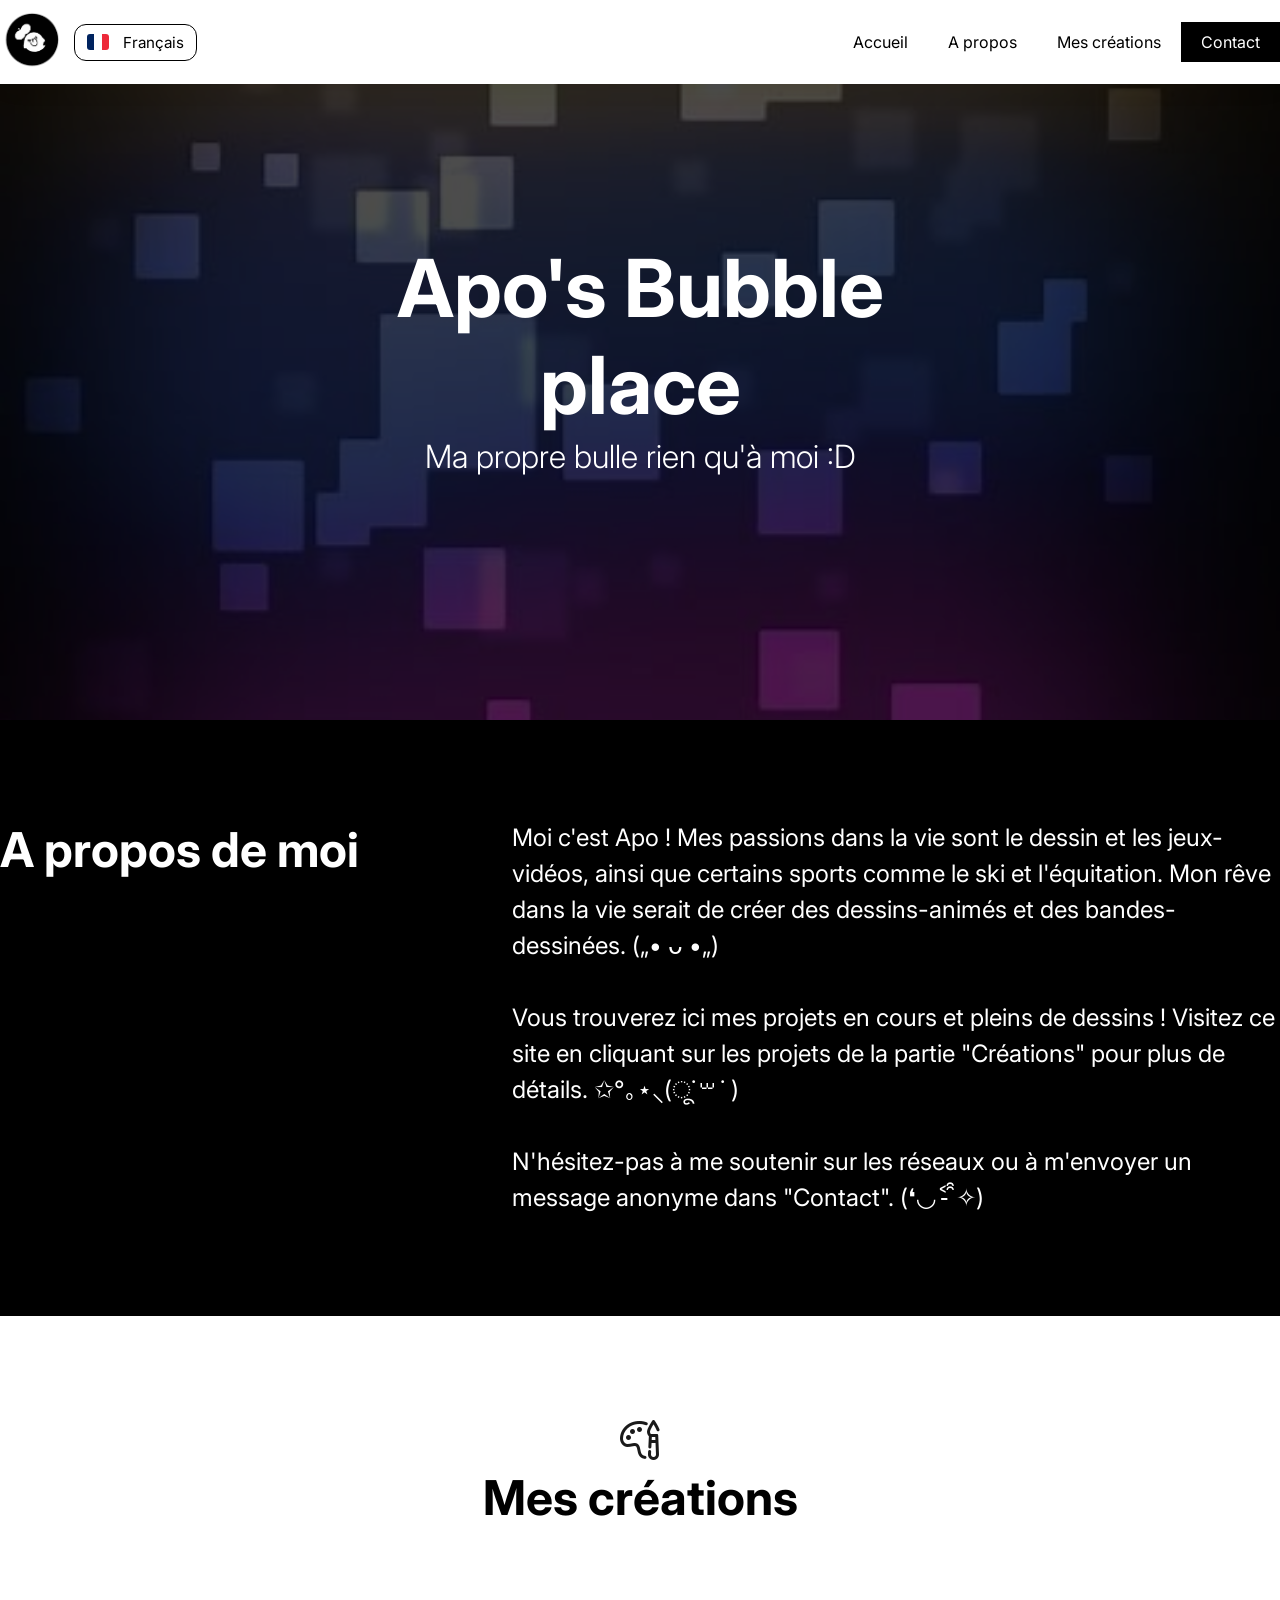
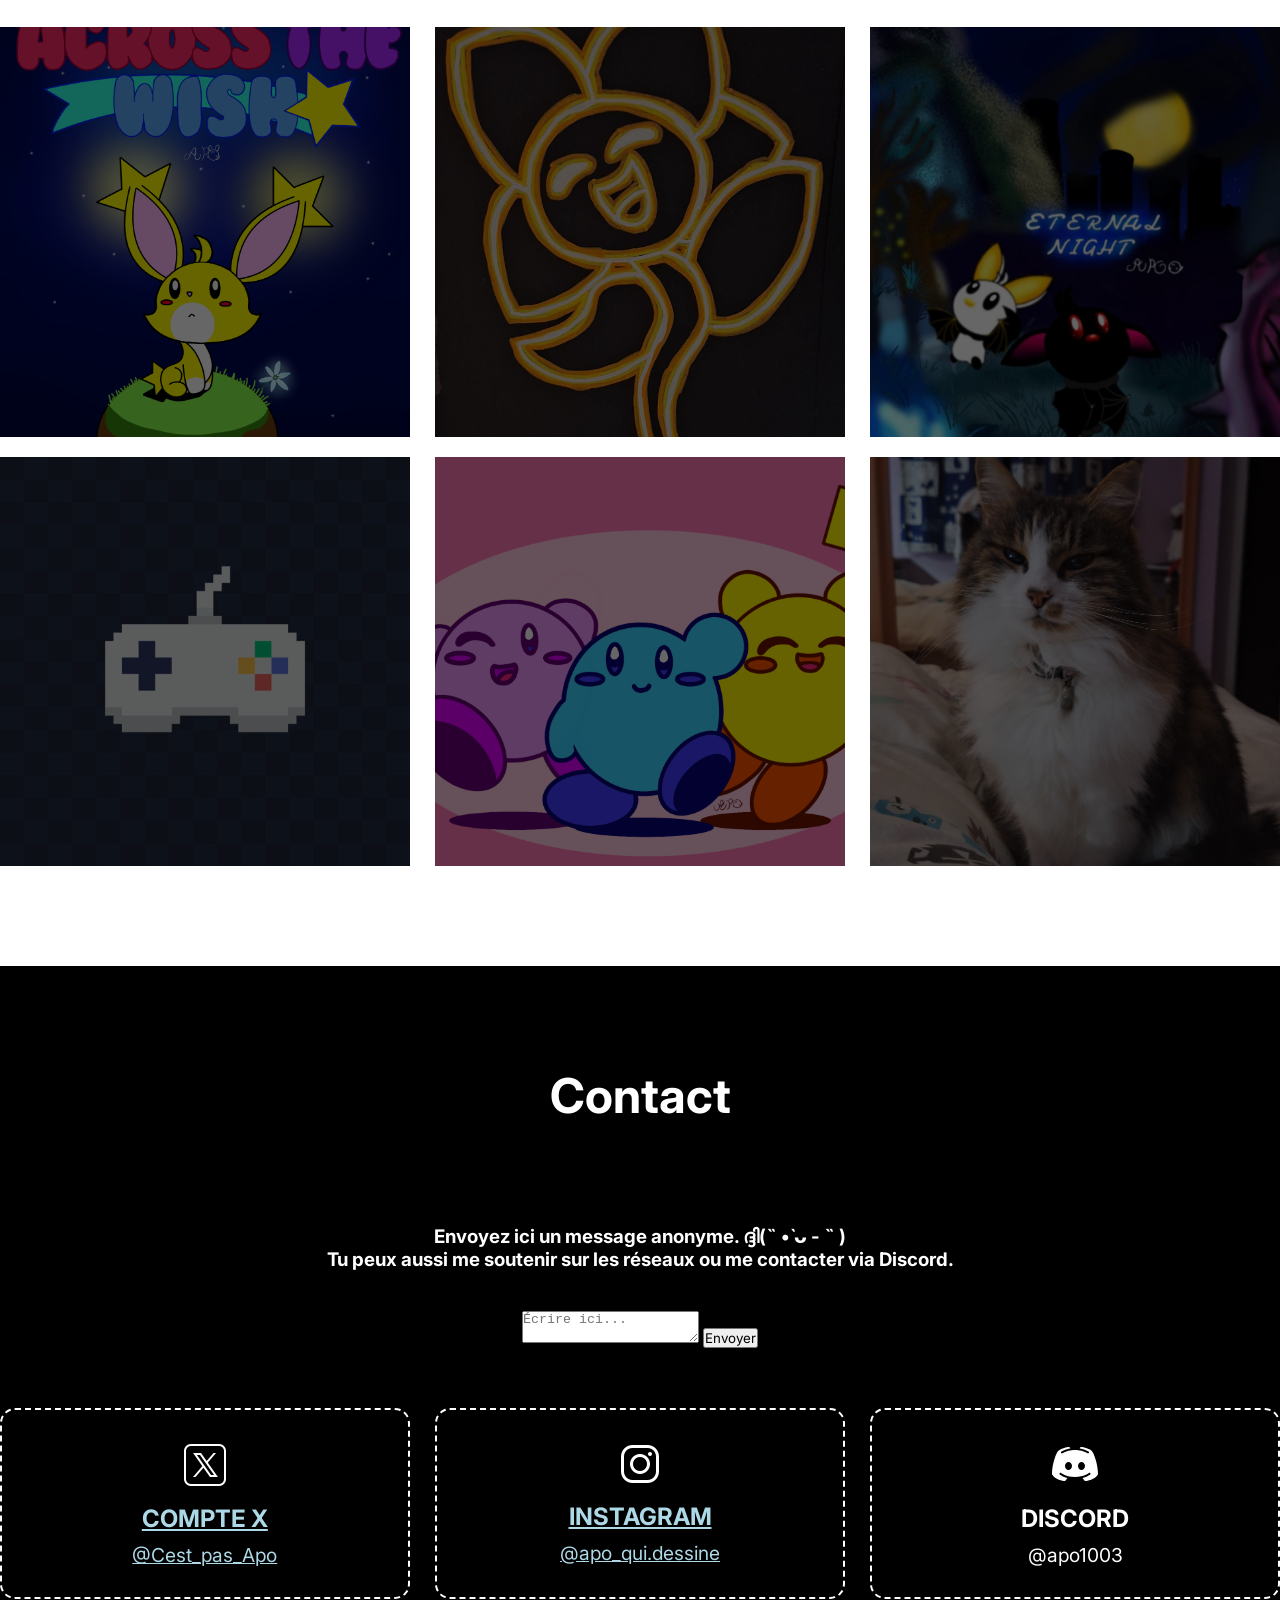
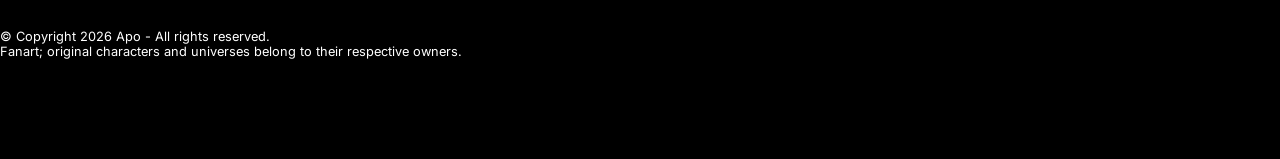
==== index.html @ f24f6262 "Update index.html" ====
<!DOCTYPE html>
<html lang="fr">
    <head>
        <meta charset="utf-8" />
        <meta name="viewport" content="width=device-width, initial-scale=1" />
        <title>Accueil - Bubbleplace</title>
        <meta type="description" content="Voici mon portfolio" />
        <link href="https://fonts.googleapis.com/icon?family=Material+Icons" rel="stylesheet">
        <link rel="stylesheet" href="https://fonts.googleapis.com/css2?family=Material+Symbols+Outlined:opsz,wght,FILL,GRAD@24,400,0,0&icon_names=close" />
        <link rel="stylesheet" href="https://fonts.googleapis.com/css2?family=Material+Symbols+Outlined:opsz,wght,FILL,GRAD@24,400,0,0&icon_names=photo_camera" />
        <link rel="stylesheet" href="styles/styles.css" type="text/css">
        <script src="js/translator-init.js"></script>
    </head>

    <body>
        <header>
            <div class="boxed">
                <div class="flex aligncenter space-between">
                    <!-- GROUPE GAUCHE -->
                    <div class="left-group flex aligncenter">
                        <a href="img/website/Apopo_logo.png" class="header-logo">
                        <img src="img/website/Apopo_logo.png">
                        </a>
                        
                        <ul class="header-menu-lang" aria-label="Sélecteur de langue">
                            <li class="lang-selector">
                                <button id="lang-toggle" class="lang-toggle" type="button" aria-haspopup="listbox" aria-expanded="false">
                                    <span class="lang-flag lang-flag--fr" aria-hidden="true"></span>
                                    <span class="lang-label">Français</span>
                                </button>
                                <ul class="lang-dropdown" role="listbox">
                                    <li><button class="lang-btn" data-lang="fr" id="btn-fr" type="button">Français</button></li>
                                    <li><button class="lang-btn" data-lang="en" id="btn-en" type="button">Anglais</button></li>
                                </ul>
                            </li>
                        </ul>
                    </div>
                    <!-- MENU PRINCIPAL -->
                    <ul class="header-menu header-menu-main">
                        <li><a href="#accueil">Accueil</a></li>
                        <li><a href="#apropos">A propos</a></li>
                        <li><a href="#realisations">Mes créations</a></li>
                        <li><a href="#contact">Contact</a></li>
                    </ul>
                    <button class="header-menu-mobile" type="button" onclick="openMenu()" aria-label="Ouvrir le menu">
                        <span class="material-icons">menu</span>
                    </button>
                    <a class="header-menu-fixed" href="#contact">Contact</a>
                </div>
            </div>
        </header>
   
        <div id="accueil" class="slider">
            <img src="img/website/slider.jpg" class="slider-background">
            <div class="slider-content">
                <h1>Apo's Bubble place</h1>
                <p>Ma propre bulle rien qu'à moi :D</p>
            </div>
        </div>

        <div id="apropos" class="section dark">
            <div class="boxed">
                <div class="flex toColumn mCenter">
                    <div class="w40 wm100">
                        <h2>A propos de moi</h2>
                    </div>
                    <div class="w60 wm100">
                        <p>Moi c'est Apo ! Mes passions dans la vie sont le dessin et les jeux-vidéos, ainsi que certains sports comme le ski et l'équitation. Mon rêve dans la vie serait de créer des dessins-animés et des bandes-dessinées. („• ᴗ •„) <br><br> Vous trouverez ici mes projets en cours et pleins de dessins ! Visitez ce site en cliquant sur les projets de la partie "Créations" pour plus de détails. ✩°｡⋆⸜(ू˙꒳​˙ ) <br><br> N'hésitez-pas à me soutenir sur les réseaux ou à m'envoyer un message anonyme dans "Contact". (❛◡˂̵ ̑̑✧) </p>
                    </div>
                </div>
            </div>
        </div>

        <div id="realisations" class="section">
            <div class="boxed text-center">
                <img src="[data-uri]" alt="paint-palette-with-brush">
                <h2>Mes créations</h2>
                <div class="flex wrap gap20 space-between">
                    <div class="w32 wm47 realisation">
                        <a href="./Gallery_1.html">
                            <img src="img/website/Title_AW.png">
                            <h3>[Animation 2D]
                            <br>Across the Wish</h3>
                        </a>
                    </div>
                    <div class="w32 wm47 realisation">
                        <a href="./Gallery_2.html">
                            <img src="img/website/Neon_flowers.jpg">
                            <h3>[Animation 2D]
                            <br> Neon Flowers</h3>
                        </a>
                    </div>
                    <div class="w32 wm47 realisation">
                        <a href="./Gallery_3.html">
                            <img src="img/website/Eternal Night.jpg">
                             <h3>[Jeu-vidéo]
                            <br>Eternal Night</h3>
                        </a>
                    </div>
                    <div class="w32 wm47 realisation">
                        <a href="./Gallery_4.html">
                            <img src="img/website/manette.jpg">
                            <h3>[Jeu-vidéo]
                            <br> Game Jam</h3>
                        </a>
                    </div>
                    <div class="w32 wm47 realisation">
                        <a href="./Gallery_5.html">
                            <img src="img/website/Kirby friends.png">
                            <h3>[Fanart]
                            <br>GameLand</h3>
                        </a>
                    </div>
                    <div class="w32 wm47 realisation">
                        <a href="./Gallery_6.html">
                            <img src="img/website/M_profile.jpg">
                            <h3>[Bonus]
                            <br>Minette</h3>
                        </a>
                    </div>
                </div>
            </div>
        </div>

        <div class="section dark">
            <div id="contact" class="boxed text-center">
                <h2>Contact</h2>
                <!--form-->
                <div class="form">
                <form id="msg-form" action="https://formspree.io/f/mlgpnvyo" method="POST">
                <label for="message"><h3>Envoyez ici un message anonyme. ദ്ദി(˵ •̀ ᴗ - ˵ ) <br> Tu peux aussi me soutenir sur les réseaux ou me contacter via Discord.</h3><br><br></label>
                <textarea id="message" name="message" required maxlength="500" placeholder="Écrire ici..."></textarea>

                <!-- Champ honeypot anti-bot -->
                <input type="text" name="_gotcha" style="display:none">

                <button type="submit" id="send-btn">Envoyer</button>
                </form>

                <script>
                    const form = document.getElementById("msg-form");
                    const btn = document.getElementById("send-btn");

                    form.addEventListener("submit", async function(e) {
                    e.preventDefault(); // Empêche la redirection Formspree

                    btn.disabled = true;
                    btn.textContent = "Envoi...";

                    const data = new FormData(form);

                    const response = await fetch(form.action, {
                    method: "POST",
                    body: data,
                    headers: { "Accept": "application/json" }
                    });

                    if (response.ok) {
                    btn.textContent = "Merci !";
                    form.reset();
                    } else {
                    btn.disabled = false;
                    btn.textContent = "Erreur";
                    }
                    });
                </script>
                </div>
                <!--réseauw & contact-->
                <div class="flex toColumn space-between mgap20">
                    <div class="w32 wm100 contact">
                        <a href="https://x.com/Cest_pas_Apo?fbclid=PAZXh0bgNhZW0CMTEAc3J0YwZhcHBfaWQMMjU2MjgxMDQwNTU4AAGnSWRzDLM1c9-ouZsELzF-1yE7RJLVdpbbkBx05u01oTFNIbg05yN08tu18VM_aem_-qstMHA-2MQh_gZefebfNQ" style="color: lightblue";>
                        <img src="[data-uri]" alt="twitterx--v1">
                        <span class="label">Compte X</span>
                        <span class="value">@Cest_pas_Apo</span>
                        </a>
                    </div>
                    <div class="w32 wm100 contact">
                        <a href="
                        https://www.instagram.com/apo_qui.dessine?igsh=MWx3dHhka3FlZW42Zg==" style="color: lightblue";>
                        <img src="[data-uri]" alt="instagram-new--v1">
                        <span class="label">Instagram</span>
                        <span class="value">@apo_qui.dessine</span>
                        </a>
                    </div>
                    <div class="w32 wm100 contact">
                        <div class="icons8-discord"></div>
                        <span class="label">Discord</span>
                        <span class="value">@apo1003</span> </div>
                    </div>
                    </div>
                    <footer id="infos">
                        <br><br>&copy; Copyright 2026 Apo - All rights reserved. <br> Fanart; original characters and universes belong to their respective owners.
                    </footer>
                </div>
            </div>
        </div>
        
        <script src="js/translator-init.js"></script>
        <script src="js/app.js"></script>

    </body>
</html>
---- styles/styles.css ----
@import url('https://fonts.googleapis.com/css2?family=Inter:ital,opsz,wght@0,14..32,100..900;1,14..32,100..900&display=swap');

*{
    margin: 0;
    padding: 0;
}

body{
    font-family: 'Inter', system-ui, -apple-system, BlinkMacSystemFont, 'Segoe UI', sans-serif;
}

button, .lang-toggle, .lang-dropdown button, .lang-flag {
    font-family: 'Inter', system-ui, -apple-system, BlinkMacSystemFont, 'Segoe UI', 'Segoe UI Emoji', 'Apple Color Emoji', 'Noto Color Emoji', sans-serif;
}

.slider{
    width: 100%;
    min-height: 80vh;
    aspect-ratio: 16/9;
    background: #000;
    position: relative;
}

.slider-background{
    width: 100%;
    height: 100%;
    object-fit: cover;
    filter: brightness(30%);
}

.slider-content{
    position: absolute;
    top: 50%;
    left: 50%;
    transform: translate(-50%, -50%);
    text-align: center;
}

h1{
    color: #fff;
    font-size: 5rem;
}

h2{
    font-size: 3rem;
    margin-bottom: 100px;
}

p{
    font-size: 1.5rem;
    line-height: 1.5em;
}

.slider-content p{
    color: #fff;
    font-size: 2rem;
    font-weight: 300;
}

.section{
    padding: 100px 0;
}

.boxed{
    max-width: 1280px;
    margin-inline: auto;
}

.flex{
    display: flex;
}

.dark{
    background: #000;
    color: #fff;
}

.w40{
    width: 40%;
}

.w60{
    width: 60%;
}

.text-center{
    text-align: center;
}

.w25{
    width: 25%;
}

.w32{
    width: 32%;
}

.space-between{
    justify-content: space-between;
}

.gap20{
    gap: 20px;
}

.wrap{
    flex-wrap: wrap;
}


.skill{
    background: #fff;
    border-radius: 15px;
    padding: 20px;
    box-sizing: border-box;
    flex: 1 1 calc(25% - 15px);
    min-width: 0;
}

.skill img{
    width: 100px;
    height: 100px;
    aspect-ratio: 1/1;
    object-fit: contain;
}

.skill h3{
    color: #000;
    margin-top: 10px;
}

.realisation{
    height: auto;
    aspect-ratio: 1/1;
    position: relative;
}

.realisation h3{
    position: absolute;
    top: 50%;
    left: 50%;
    transform: translate(-50%, -50%);
    font-size: 2rem;
    width: max-content;
    opacity: 0;
    transition: .4s ease;
}

.realisation a{
    display: block;
    width: 100%;
    height: 100%;
    text-decoration: none;
    color: #fff;
}

.realisation img{
    width: 100%;
    height: 100%;
    object-fit: cover;
    filter: brightness(40%);
    transition: .4s ease;
}

.realisation:hover img{
    filter: brightness(60%);
}

.realisation:hover h3{
    opacity: 1;
}

.gallery1 img{
    width: 100%;
    height: 100%;
    object-fit: cover;
}

.gallery1 a, .gallery1 img{
    cursor: pointer;
}

.icon{
    display: block;
    font-size: 40px !important;
}

.label{
    display: block;
    font-weight: 700;
    text-transform: uppercase;
    margin: 10px 0;
    font-size: 1.5rem;
}

.value{
    display: block;
    font-size: 1.2rem;
}

.contact{
    border: 2px dashed #fff;
    border-radius: 15px;
    padding: 30px;
    box-sizing: border-box;
}

.icons8-discord{
    margin: 0 auto;
}

.aligncenter{
    align-items: center;
}

header{
    position: fixed;
    top: 0;
    left: 0;
    width: 100%;
    background: #fff;
    z-index: 999;
    padding-block: 10px;
    box-shadow: 1px 1px 25px rgba(0,0,0,0.07);
}

.header-logo{
    display: block;
}

.header-logo img{
    width: 60px;
}

.header-menu{
    display: flex;
    align-items: center;
    list-style: none;
    padding: 0;
    margin: 0;
}


.header-menu-lang {
    position: relative;
    list-style: none;
    margin: 0 0 0 14px;
    padding: 0;
}

.lang-selector {
    position: relative;
}

.lang-toggle {
    display: inline-flex;
    align-items: center;
    gap: 8px;
    padding: 8px 12px;
    border-radius: 12px;
    border: 1px solid #000;
    background: #fff;
    color: #000;
    cursor: pointer;
    font-size: 0.95rem;
    transition: background .2s ease, transform .2s ease;
}

.lang-toggle:hover,
.lang-toggle:focus-visible {
    background: #f7f7f7;
}

.lang-flag {
    display: inline-block;
    width: 22px;
    height: 16px;
    flex-shrink: 0;
    background-size: cover;
    background-position: center;
    background-repeat: no-repeat;
    border-radius: 3px;
    margin-right: 6px;
}

.lang-flag--fr {
    background-image: url("data:image/svg+xml,%3Csvg xmlns='http://www.w3.org/2000/svg' viewBox='0 0 3 2'%3E%3Crect width='1' height='2' fill='%2300235f'/%3E%3Crect x='1' width='1' height='2' fill='%23fff'/%3E%3Crect x='2' width='1' height='2' fill='%23ed2939'/%3E%3C/svg%3E");
}

.lang-flag--en {
    background-image: url("data:image/svg+xml,%3Csvg xmlns='http://www.w3.org/2000/svg' viewBox='0 0 19 10'%3E%3Crect width='19' height='10' fill='%23b22234'/%3E%3Crect y='0.769' width='19' height='0.769' fill='%23fff'/%3E%3Crect y='2.308' width='19' height='0.769' fill='%23fff'/%3E%3Crect y='3.846' width='19' height='0.769' fill='%23fff'/%3E%3Crect y='5.384' width='19' height='0.769' fill='%23fff'/%3E%3Crect y='6.923' width='19' height='0.769' fill='%23fff'/%3E%3Crect y='8.462' width='19' height='0.769' fill='%23fff'/%3E%3Crect width='7.6' height='4.615' fill='%23034ea2'/%3E%3Ccircle cx='1' cy='1' r='0.3' fill='%23fff'/%3E%3Ccircle cx='2.4' cy='1' r='0.3' fill='%23fff'/%3E%3Ccircle cx='3.8' cy='1' r='0.3' fill='%23fff'/%3E%3Ccircle cx='1.7' cy='2' r='0.3' fill='%23fff'/%3E%3Ccircle cx='3.1' cy='2' r='0.3' fill='%23fff'/%3E%3C/svg%3E");
}

.lang-dropdown {
    display: none;
    position: absolute;
    top: calc(100% + 8px);
    left: 0;
    min-width: 140px;
    background: #fff;
    border: 1px solid rgba(0,0,0,0.12);
    border-radius: 14px;
    box-shadow: 0 14px 30px rgba(0,0,0,0.12);
    z-index: 20;
    flex-direction: column;
    padding: 6px 0;
}

.lang-dropdown.open {
    display: flex;
}

.lang-dropdown li {
    list-style: none;
}

.lang-dropdown button {
    width: 100%;
    text-align: left;
    background: transparent;
    border: 0;
    padding: 10px 14px;
    color: #000;
    cursor: pointer;
    font-size: 0.95rem;
}

.lang-dropdown button:hover,
.lang-dropdown button:focus-visible {
    background: rgba(0,0,0,0.05);
}

.lang-btn.is-active {
    font-weight: 700;
}

.header-menu-main li a, .header-menu-lang li a{
    text-decoration: none;
    color: #000;
    padding: 10px 20px;
    display: block;
    box-sizing: border-box;
    transition: .2s ease;
}

.active{
    display: flex;
}

.header-menu-main li a:hover, .header-menu-lang li a:hover{
    background-color: #f2f2f2;
}

.header-menu-main li:last-child a{
    background-color: black;
    color: #fff;
}

/* Dropdown menu */
.dropdown{
    position: relative;
}

.submenu{
    display: none;
    position: absolute;
    top: 100%;
    left: 0;
    background: #fff;
    list-style: none;
    border-radius: 0 0 6px 6px;
    box-shadow: 0 4px 8px rgba(0,0,0,0.1);
    padding: 0;
    min-width: 180px;
    flex-direction: column;
}

.dropdown:hover .submenu{
    display: flex;
}

.submenu li a{
    display: block;
    padding: 12px 20px;
    text-decoration: none;
    color: #000;
    text-align: center;
    transition: background-color .2s ease;
}

.submenu li a:hover{
    background-color: #f2f2f2;
}

.dropdown-arrow{
    margin-left: 8px;
    display: inline-block;
    font-size: 0.75em;
    transition: transform .3s ease;
}

.dropdown:hover .dropdown-arrow{
    transform: rotate(180deg);
}

.header-menu-mobile{
    display: none;
    cursor: pointer;
    padding: 8px;
    border-radius: 4px;
    transition: 0.3s ease;
}

.header-menu-mobile:hover {
    background-color: #f0f0f0;
}

.header-menu-mobile .material-icons {
    font-size: 24px;
}

.header-menu-fixed {
    display: none;
}

.header-menu-fixed:hover {
    background-color: #111;
}

@media(max-width:810px){

    header{
        height: 60px !important;
    }

    header{
        position: fixed;
        height: 60px !important;
    }

    .header-logo{
        position: absolute !important;
        left: 50%;
        top: 50%;
        transform: translate(-50%, -50%);
        z-index: 11;
    }

    .header-menu-mobile{
        display: flex !important;
        border: 0 !important;
        background-color: transparent !important;
        position: absolute !important;
        right: 96px !important;
        top: 50% !important;
        transform: translateY(-50%) !important;
        z-index: 10 !important;
    }

    .header-menu-fixed{
        display: inline-flex !important;
        position: absolute !important;
        right: 20px !important;
        top: 50% !important;
        transform: translateY(-50%) !important;
        padding: 6px 12px !important;
        background-color: #000 !important;
        color: #fff !important;
        text-decoration: none !important;
        border-radius: 10px !important;
        font-size: 0.85rem !important;
        white-space: nowrap !important;
        z-index: 12 !important;
    }

    .header-menu-fixed:hover{
        background-color: #111 !important;
    }

    .left-group{
        position: static !important;
        display: flex !important;
        align-items: center !important;
        gap: 10px !important;
        z-index: 10 !important;
    }

    .header-menu-lang{
        position: absolute !important;
        left: 20px !important;
        top: 50% !important;
        transform: translateY(-50%) !important;
        display: flex !important;
        flex-direction: column !important;
        gap: 6px !important;
        list-style: none !important;
        margin: 0 !important;
        padding: 0 !important;
        z-index: 10 !important;
    }

    .header-menu{
        display: none;
        position: absolute;
        top: 100%;
        right: 20px;
        width: min(260px, calc(100vw - 40px));
        background-color: #fff;
        flex-direction: column;
        align-items: stretch;
        justify-content: center;
        gap: 0;
        padding: 10px 0;
        margin: 0;
        list-style: none;
        box-shadow: 0 20px 40px rgba(0,0,0,0.12);
        border-radius: 18px;
        z-index: 9;
    }

    .header-menu-main li:last-child {
        display: none;
    }

    .header-menu.active{
        display: flex;
    }

    .header-menu li{
        width: 100%;
    }

    .header-menu li + li a{
        border-top: 1px solid #eee;
    }

    .header-menu li a{
        width: 100%;
        text-align: left;
        padding: 14px 18px;
        font-size: 1rem;
    }

    .flex.wrap.space-between {
        justify-content: flex-start;
    }

    .realisation,
    .gallery1 {
        flex: 0 0 calc((100% - 40px) / 3);
        width: calc((100% - 40px) / 3) !important;
        max-width: calc((100% - 40px) / 3);
        box-sizing: border-box;
    }

    .realisation h3,
    .gallery1 h3 {
        font-size: 0.8rem;
        line-height: 1.1;
        padding: 0 6px;
        white-space: normal;
        width: calc(100% - 20px);
        max-width: calc(100% - 20px);
        text-align: center;
        top: 45%;
    }

    h2{
        font-size: 1.75rem;
        margin-bottom: 30px;
    }

    .slider{
        height: 60vh;
        margin-top: 60px;
    }

    .slider-content{
        width: 90%;
    }

    .slider-content p{
        margin-top: 20px;
        font-size: 1.5rem;
        text-wrap: balance;
    }

    h1{
        font-size: 2rem;
    }

    p{
        font-size: 1rem;
        text-wrap: balance;
    }

    .toColumn{
        flex-direction: column;
    }

    .mCenter{
        justify-content: center;
        align-items: center;
        text-align: center;
    }

    .wm100{
        width: 100% !important;
    }

    .section{
        padding: 50px 0;
    }

    .boxed{
        max-width: 90%;
        padding: 0 10px;
        box-sizing: border-box;
    }

    .wm47{
        width: 47%;
    }

    .mgap20{
        gap: 20px;
    }

    .skill{
        flex: 1 1 calc(50% - 10px);
        min-width: 0;
    }

    .skill img{
        width: 80px;
        height: 80px;
    }

    .w25, .w32, .w40, .w60 {
        width: 100% !important;
    }

    .realisation h3,
    .gallery1 h3{
        font-size: 0.65rem;
        line-height: 1.1;
        padding: 0 4px;
        letter-spacing: 0;
    }

    .realisation img{
        filter: none !important;
        transition: none !important;
        box-shadow: none !important;
    }

    .realisation h3{
        opacity: 1 !important;
        text-shadow: 2px 2px 0 #000, -2px -2px 0 #000, 2px -2px 0 #000, -2px 2px 0 #000;
    }

    .contact {
        padding: 20px;
    }

    .gap20 {
        gap: 15px;
    }
}

/* Lightbox / visualiseur plein écran */
#lightbox{
    position: fixed;
    inset: 0;
    display: flex;
    align-items: center;
    justify-content: center;
    background: rgba(0,0,0,0.9);
    z-index: 2000;
    padding: 20px;
    gap: 20px;
    transition: opacity .25s ease, visibility .25s ease;
}

#lightbox.hidden{
    opacity: 0;
    visibility: hidden;
    pointer-events: none;
}

#lightbox:not(.hidden){
    opacity: 1;
    visibility: visible;
    pointer-events: auto;
}

.lb-content{
    max-width: 90%;
    max-height: 90%;
    display: flex;
    flex-direction: column;
    align-items: center;
    justify-content: center;
}

.lb-image{
    max-width: 100%;
    max-height: 80vh;
    object-fit: contain;
    border-radius: 6px;
}

.lb-caption{
    color: #fff;
    text-align: center;
    margin-top: 10px;
    font-size: 14px;
}

.lb-close, .lb-prev, .lb-next{
    position: absolute;
    background: rgba(255,255,255,0.08);
    border: none;
    color: #fff;
    padding: 10px 14px;
    cursor: pointer;
    font-size: 28px;
    border-radius: 6px;
}

.lb-close{ top: 20px; right: 20px; }
.lb-prev{ left: 20px; top: 50%; transform: translateY(-50%); }
.lb-next{ right: 20px; top: 50%; transform: translateY(-50%); }

.lb-close:hover, .lb-prev:hover, .lb-next:hover{ background: rgba(255,255,255,0.14); }

/* Optimisations pour téléphones très petits */
@media(max-width:480px){
    .slider-content h1{
        font-size: 1.5rem;
    }

    h2{
        font-size: 1.4rem !important;
        margin-bottom: 20px !important;
    }

    .slider-content p{
        font-size: 1rem !important;
    }

    .skill{
        flex: 1 1 100%;
        margin-bottom: 10px;
    }

    .skill img{
        width: 60px;
        height: 60px;
    }

    .realisation{
        aspect-ratio: auto;
        min-height: 200px;
    }

    .w32{
        width: 100% !important;
    }

    .wm47{
        width: 100% !important;
    }

    .contact{
        padding: 15px !important;
        border: 1px solid #ffffff80;
    }

    .icon{
        font-size: 30px !important;
    }

    .label{
        font-size: 1.2rem !important;
    }

    .value{
        font-size: 1rem;
    }

    .header-logo img{
        width: 50px;
    }

    .lb-prev, .lb-next{
        padding: 8px 10px;
        font-size: 20px;
    }

    .lb-image{
        max-height: 60vh;
    }
}

/* Bouton play vidéo */
.video-play-btn {
    position: absolute;
    top: 50%;
    left: 50%;
    transform: translate(-50%, -50%);
    width: 80px;
    height: 80px;
    border: none;
    border-radius: 50%;
    background: rgba(255, 255, 255, 0.8);
    cursor: pointer;
    display: flex;
    align-items: center;
    justify-content: center;
    z-index: 10;
    transition: all 0.3s ease;
}

.video-play-btn:hover {
    background: rgba(255, 255, 255, 1);
    transform: translate(-50%, -50%) scale(1.1);
}

.video-play-btn.hidden {
    display: none;
}

    .lb-image{ max-height: 70vh; }

/* Icons */
.icons8-discord {
    display: inline-block;
    width: 50px;
    height: 50px;
    background: url('[data-uri]') 50% 50% no-repeat;
    background-size: 100%; }
/* mette html : <div class="icons8-discord"></div> */
.icons8-x { 
    display: inline-block;
    width: 30px;
    height: 30px;
    background: url('[data-uri]') 50% 50% no-repeat;
    background-size: 100%; }

    
form {
    margin-bottom: 60px; /* Ajuste la valeur comme tu veux (px, rem...) */
}

#infos {
    color: white;
    background-color: black;
    font-size: 0.8em;
}


.lang-btn.is-active,
.lang-btn[aria-pressed="true"] {
  font-weight: 700;
  text-decoration: underline;
}


.weglot-container {
  display: none !important;
}



html, body {
  margin: 0;
  padding: 0;
  overflow-x: hidden;
  min-height: 100%;
}

@supports (overflow-x: clip) {
  html, body { overflow-x: clip; }
}


.container, .boxed, .section, header, footer {
  width: 100%;
  max-width: 100%;
}

body {
  display: flex;
  flex-direction: column;
  min-height: 100dvh;
}

main { 
  flex: 1 0 auto;
  padding-bottom: 24px;
}

main::after {
  content: "";
  display: block;
  height: 0;
}

:where(.container > :last-child) { margin-bottom: 0; }


img, video, canvas, svg, iframe {
  max-width: 100%;
  height: auto;
}

.flex {
  display: flex;
  flex-wrap: wrap;
  min-width: 0;
}

.flex > * { min-width: 0; }

#conveythis-wrapper {
    display: none !important;
}
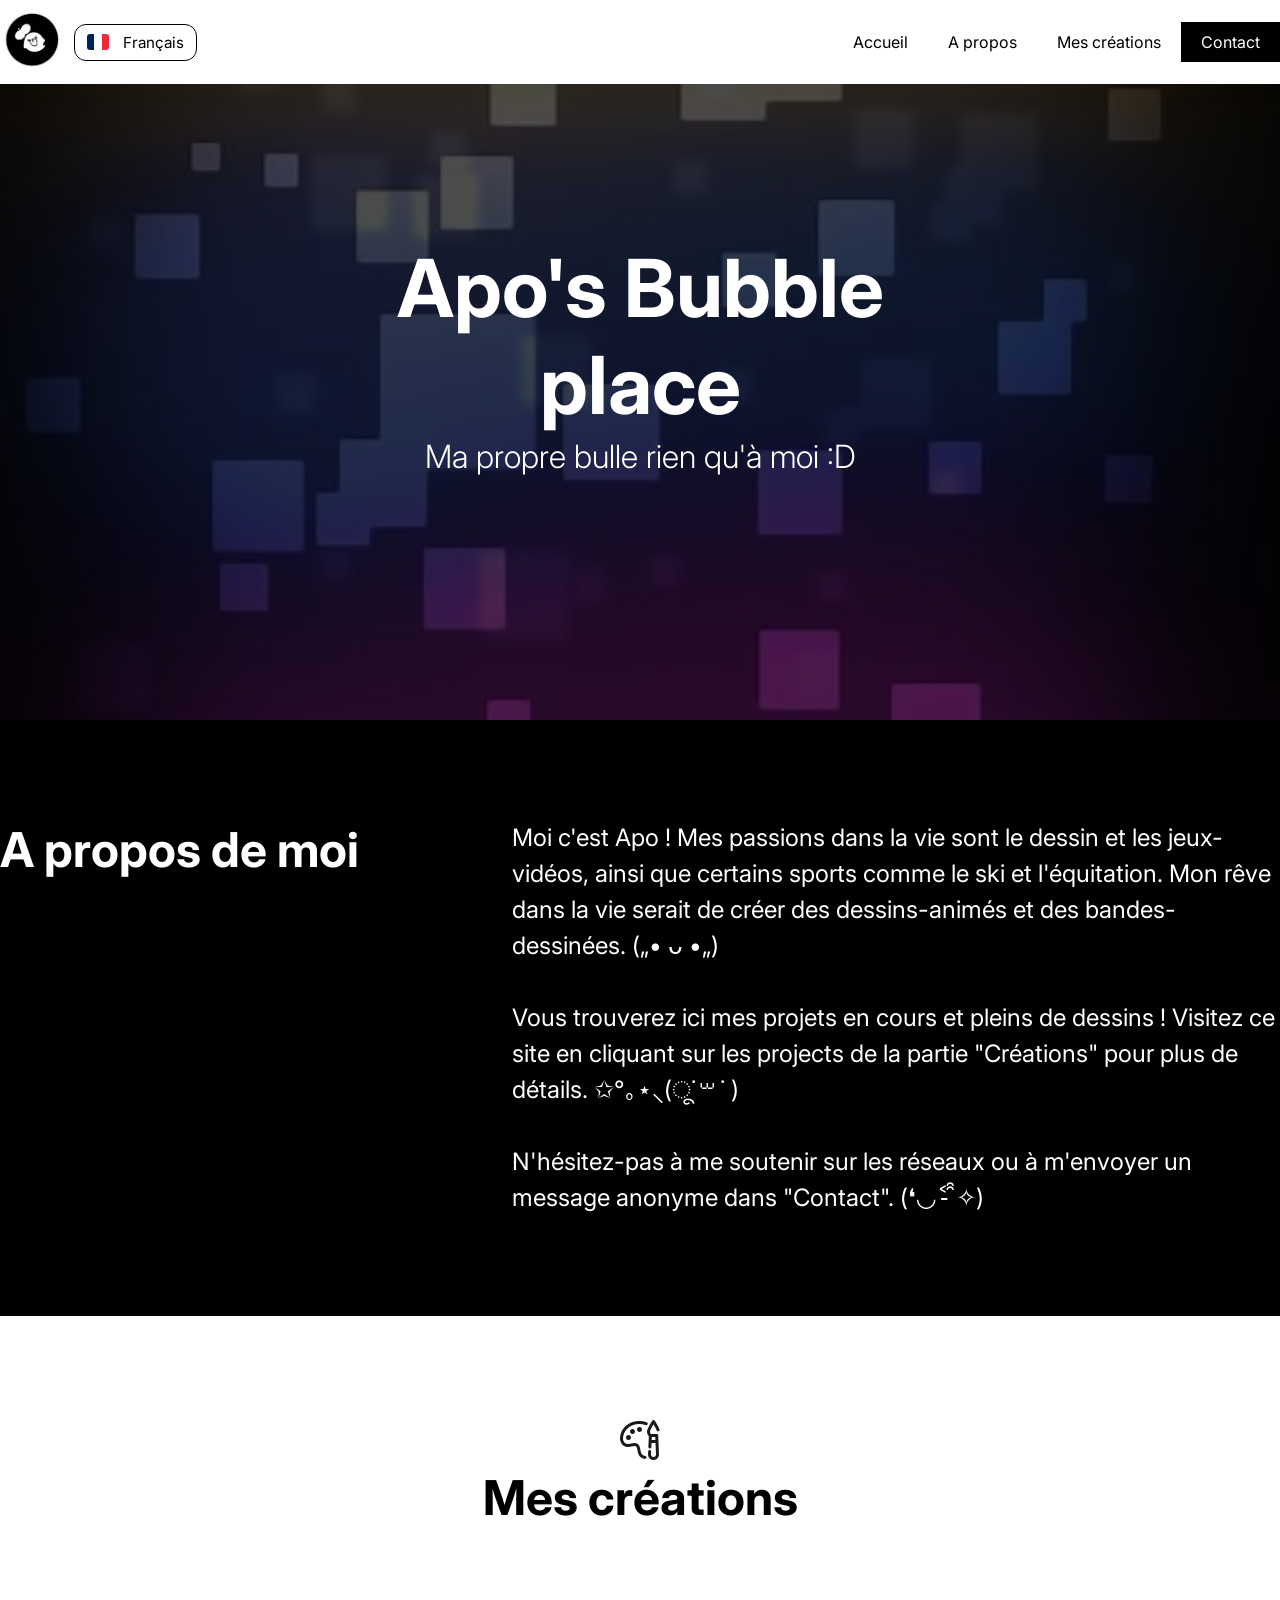
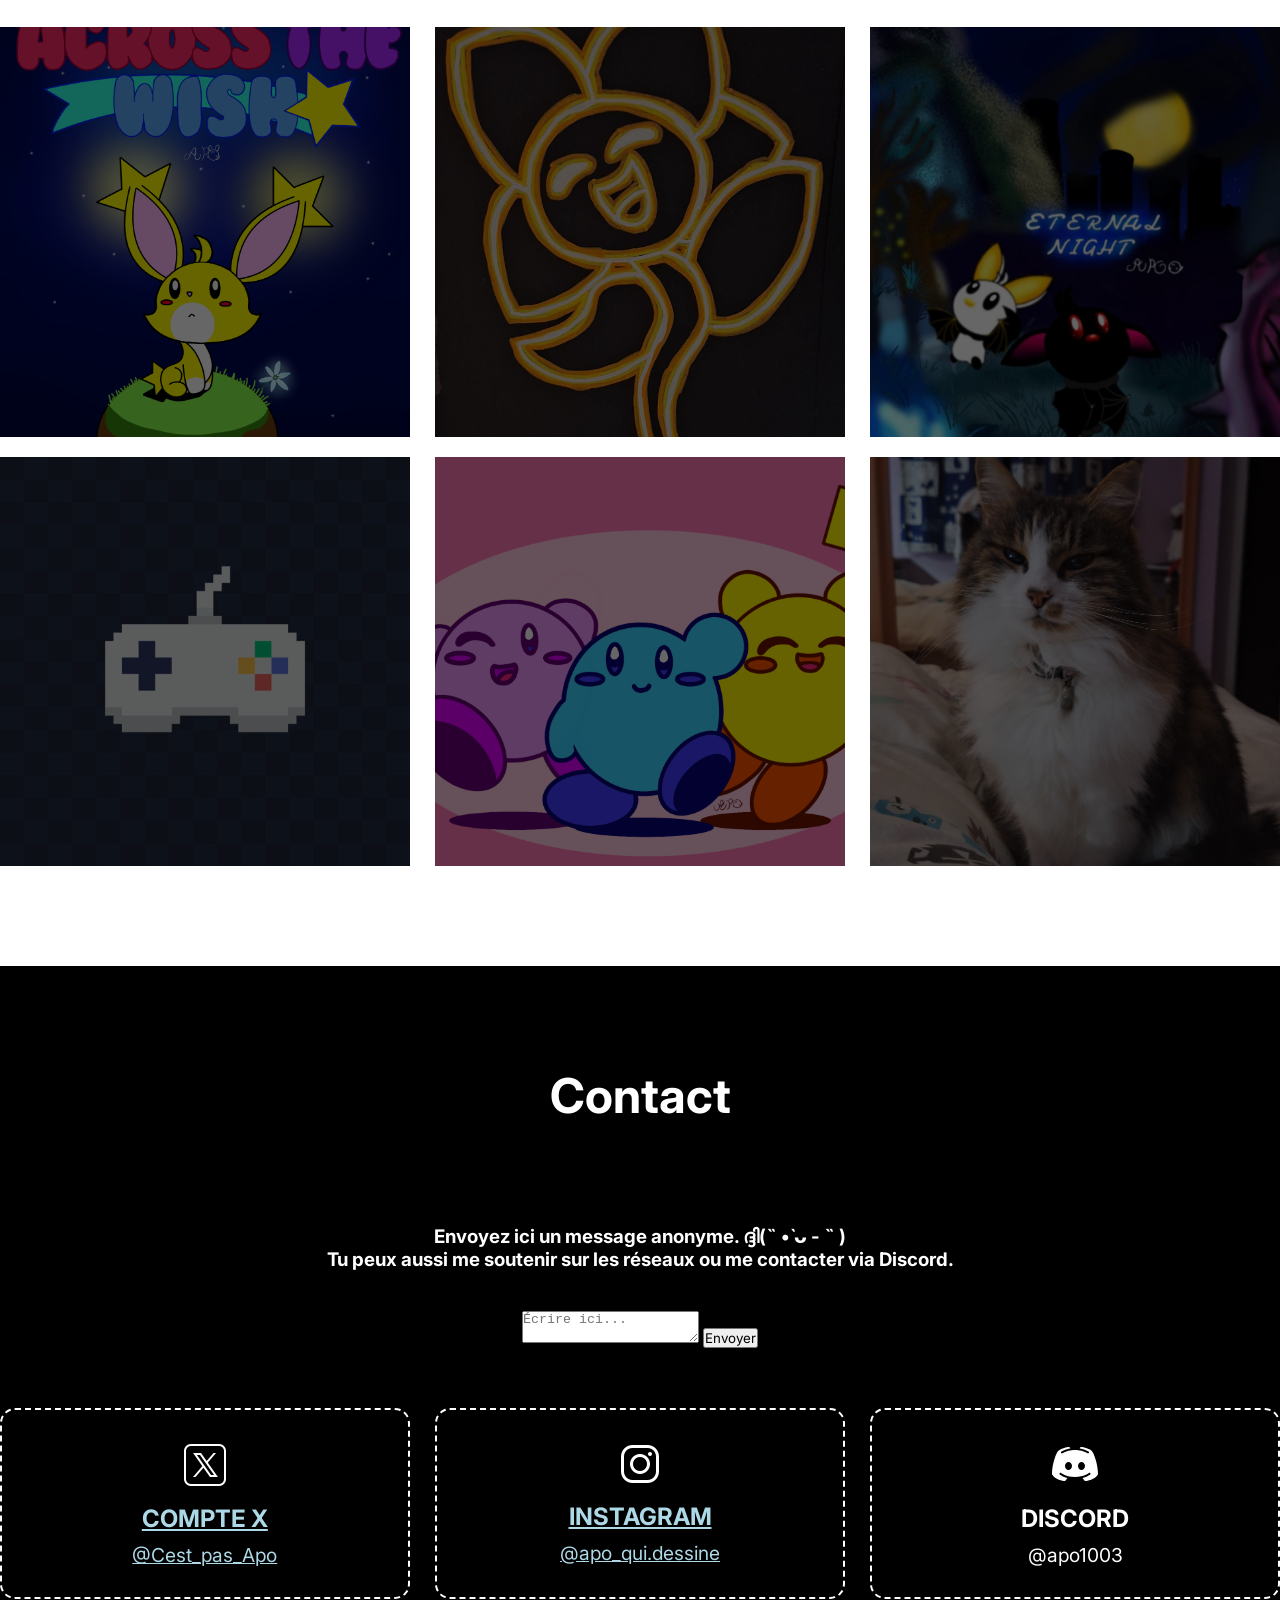
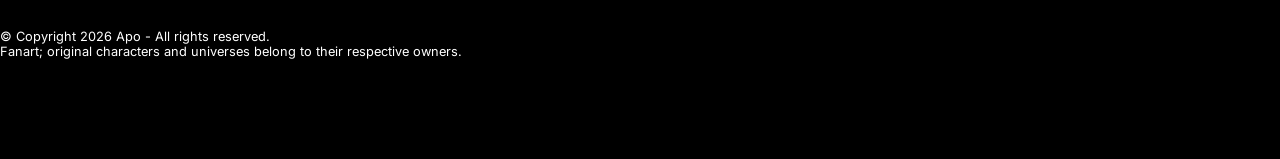
==== commit 8a557323: "Update index.html" ====
--- a/index.html
+++ b/index.html
@@ -9,7 +9,6 @@
         <link rel="stylesheet" href="https://fonts.googleapis.com/css2?family=Material+Symbols+Outlined:opsz,wght,FILL,GRAD@24,400,0,0&icon_names=close" />
         <link rel="stylesheet" href="https://fonts.googleapis.com/css2?family=Material+Symbols+Outlined:opsz,wght,FILL,GRAD@24,400,0,0&icon_names=photo_camera" />
         <link rel="stylesheet" href="styles/styles.css" type="text/css">
-        <script src="js/translator-init.js"></script>
     </head>
 
     <body>
@@ -21,7 +20,7 @@
                         <a href="img/website/Apopo_logo.png" class="header-logo">
                         <img src="img/website/Apopo_logo.png">
                         </a>
-                        
+                
                         <ul class="header-menu-lang" aria-label="Sélecteur de langue">
                             <li class="lang-selector">
                                 <button id="lang-toggle" class="lang-toggle" type="button" aria-haspopup="listbox" aria-expanded="false">
@@ -29,12 +28,17 @@
                                     <span class="lang-label">Français</span>
                                 </button>
                                 <ul class="lang-dropdown" role="listbox">
-                                    <li><button class="lang-btn" data-lang="fr" id="btn-fr" type="button">Français</button></li>
-                                    <li><button class="lang-btn" data-lang="en" id="btn-en" type="button">Anglais</button></li>
+                                    <li>
+                                        <a class="lang-btn" href="index.html">Français</a>
+                                    </li>
+                                    <li>
+                                        <a class="lang-btn" href="Eng/indexEng.html">English</a>
+                                    </li>
                                 </ul>
                             </li>
                         </ul>
                     </div>
+
                     <!-- MENU PRINCIPAL -->
                     <ul class="header-menu header-menu-main">
                         <li><a href="#accueil">Accueil</a></li>
@@ -65,7 +69,7 @@
                         <h2>A propos de moi</h2>
                     </div>
                     <div class="w60 wm100">
-                        <p>Moi c'est Apo ! Mes passions dans la vie sont le dessin et les jeux-vidéos, ainsi que certains sports comme le ski et l'équitation. Mon rêve dans la vie serait de créer des dessins-animés et des bandes-dessinées. („• ᴗ •„) <br><br> Vous trouverez ici mes projets en cours et pleins de dessins ! Visitez ce site en cliquant sur les projets de la partie "Créations" pour plus de détails. ✩°｡⋆⸜(ू˙꒳​˙ ) <br><br> N'hésitez-pas à me soutenir sur les réseaux ou à m'envoyer un message anonyme dans "Contact". (❛◡˂̵ ̑̑✧) </p>
+                        <p>Moi c'est Apo ! Mes passions dans la vie sont le dessin et les jeux-vidéos, ainsi que certains sports comme le ski et l'équitation. Mon rêve dans la vie serait de créer des dessins-animés et des bandes-dessinées. („• ᴗ •„) <br><br> Vous trouverez ici mes projets en cours et pleins de dessins ! Visitez ce site en cliquant sur les projects de la partie "Créations" pour plus de détails. ✩°｡⋆⸜(ू˙꒳​˙ ) <br><br> N'hésitez-pas à me soutenir sur les réseaux ou à m'envoyer un message anonyme dans "Contact". (❛◡˂̵ ̑̑✧) </p>
                     </div>
                 </div>
             </div>
@@ -194,9 +198,6 @@
                 </div>
             </div>
         </div>
-        
-        <script src="js/translator-init.js"></script>
         <script src="js/app.js"></script>
-
     </body>
 </html>
--- a/styles/styles.css
+++ b/styles/styles.css
@@ -923,6 +923,12 @@
 
 .flex > * { min-width: 0; }
 
-#conveythis-wrapper {
-    display: none !important;
-}
+
+.lang-dropdown {
+    display: none;
+}
+
+.lang-dropdown.open {
+    display: block;
+}
+
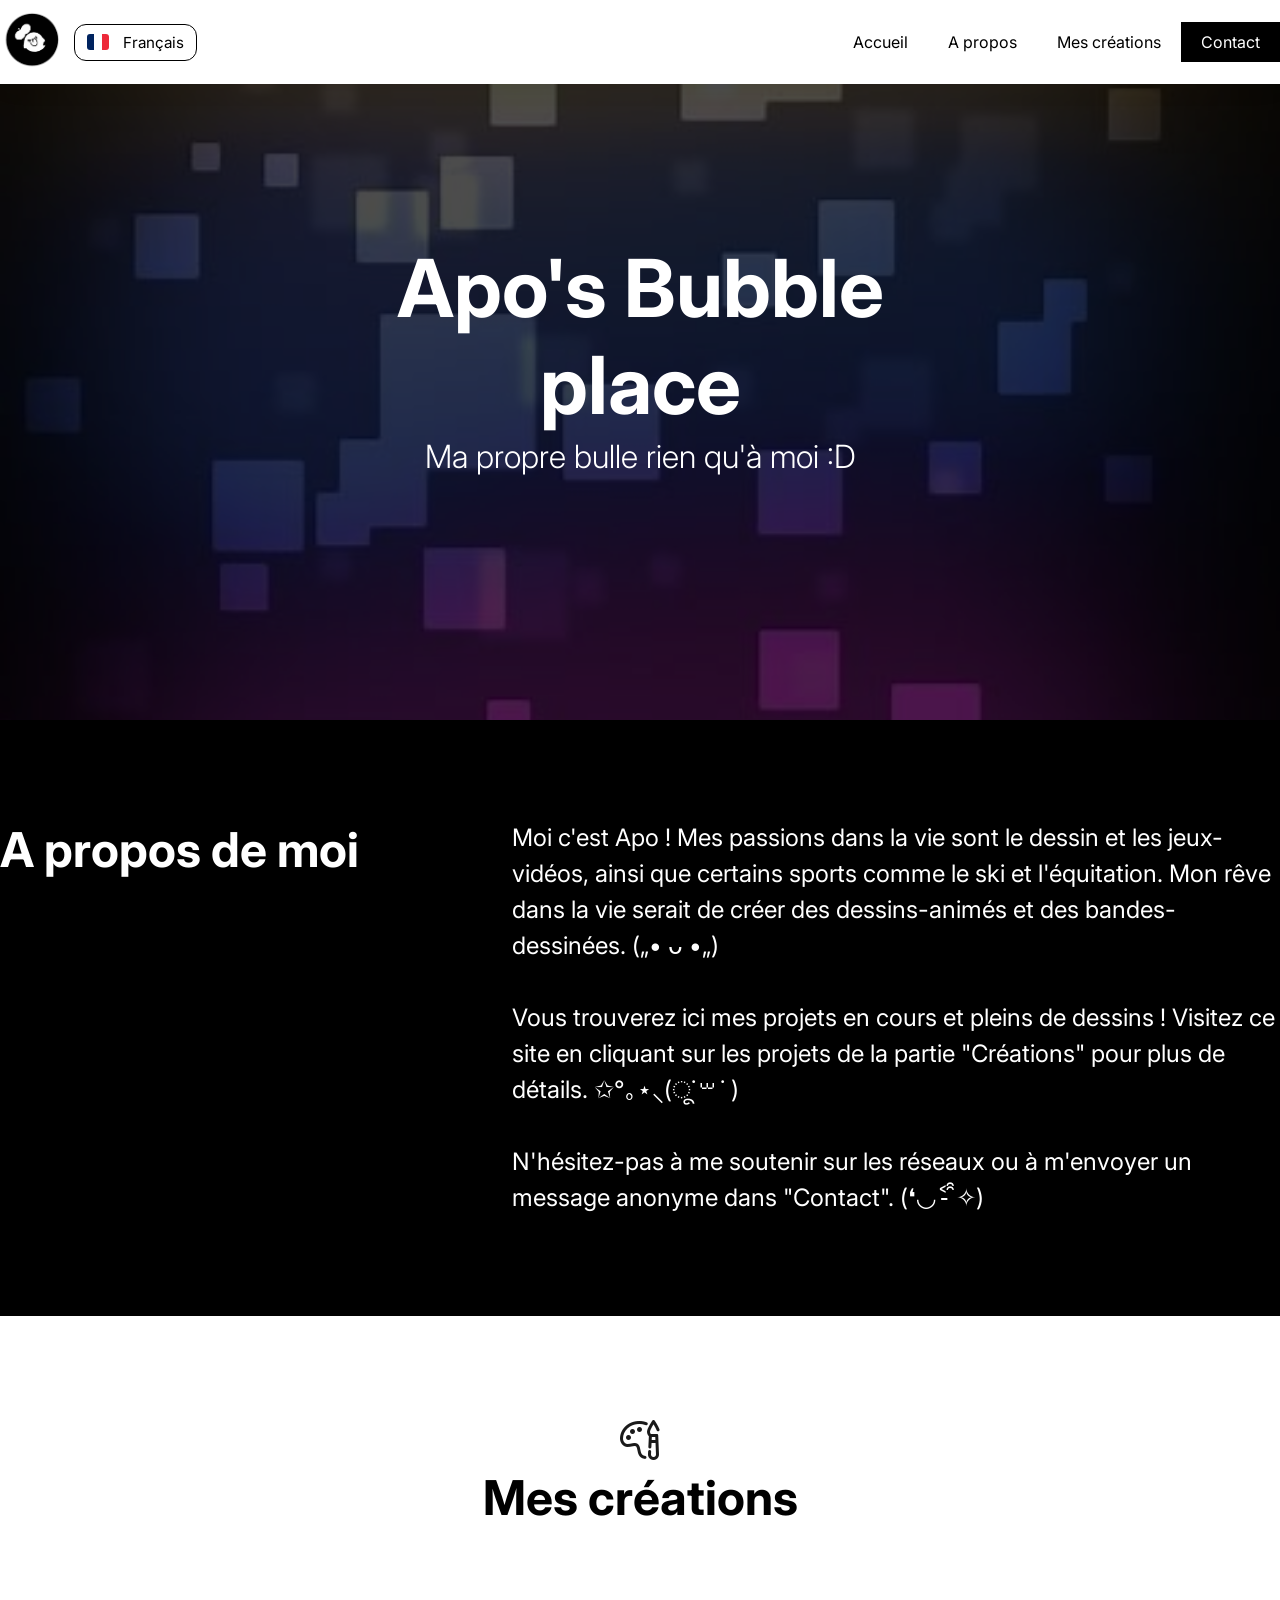
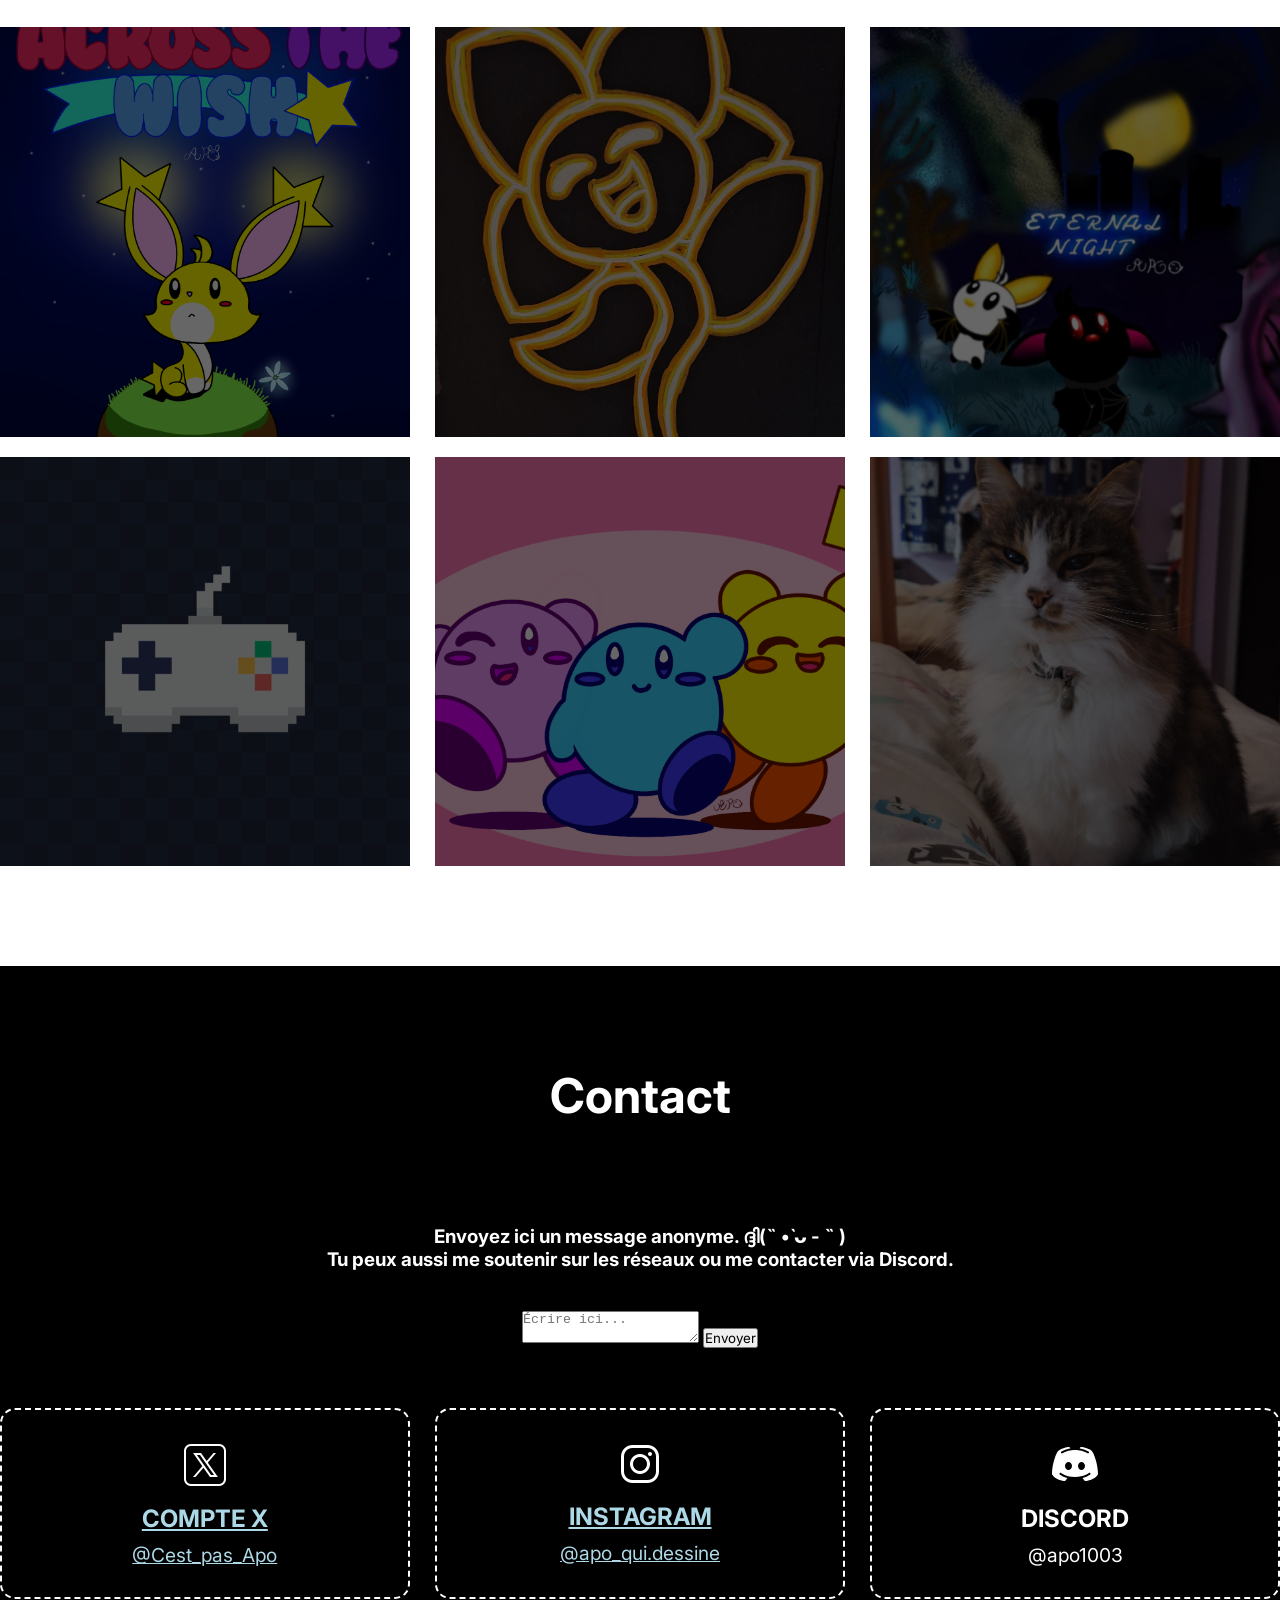
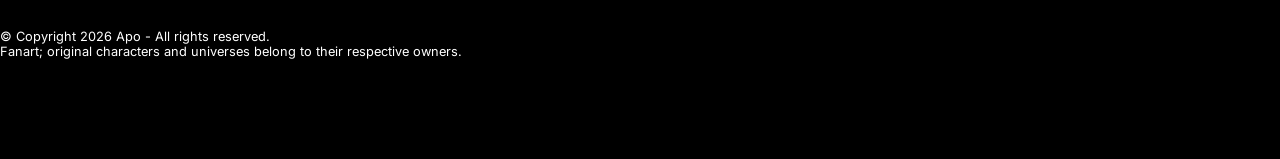
==== commit 49812faf: "Update index.html" ====
--- a/index.html
+++ b/index.html
@@ -69,7 +69,9 @@
                         <h2>A propos de moi</h2>
                     </div>
                     <div class="w60 wm100">
-                        <p>Moi c'est Apo ! Mes passions dans la vie sont le dessin et les jeux-vidéos, ainsi que certains sports comme le ski et l'équitation. Mon rêve dans la vie serait de créer des dessins-animés et des bandes-dessinées. („• ᴗ •„) <br><br> Vous trouverez ici mes projets en cours et pleins de dessins ! Visitez ce site en cliquant sur les projects de la partie "Créations" pour plus de détails. ✩°｡⋆⸜(ू˙꒳​˙ ) <br><br> N'hésitez-pas à me soutenir sur les réseaux ou à m'envoyer un message anonyme dans "Contact". (❛◡˂̵ ̑̑✧) </p>
+                        <p>Moi c'est Apo ! Mes passions dans la vie sont le dessin et les jeux-vidéos, ainsi que certains sports comme le ski et l'équitation. Mon rêve dans la vie serait de créer des dessins-animés et des bandes-dessinées. („• ᴗ •„) 
+                            <br><br> Vous trouverez ici mes projets en cours et pleins de dessins ! Visitez ce site en cliquant sur les projets de la partie "Créations" pour plus de détails. ✩°｡⋆⸜(ू˙꒳​˙ ) 
+                            <br><br> N'hésitez-pas à me soutenir sur les réseaux ou à m'envoyer un message anonyme dans "Contact". (❛◡˂̵ ̑̑✧) </p>
                     </div>
                 </div>
             </div>
--- a/styles/styles.css
+++ b/styles/styles.css
@@ -922,13 +922,3 @@
 }
 
 .flex > * { min-width: 0; }
-
-
-.lang-dropdown {
-    display: none;
-}
-
-.lang-dropdown.open {
-    display: block;
-}
-
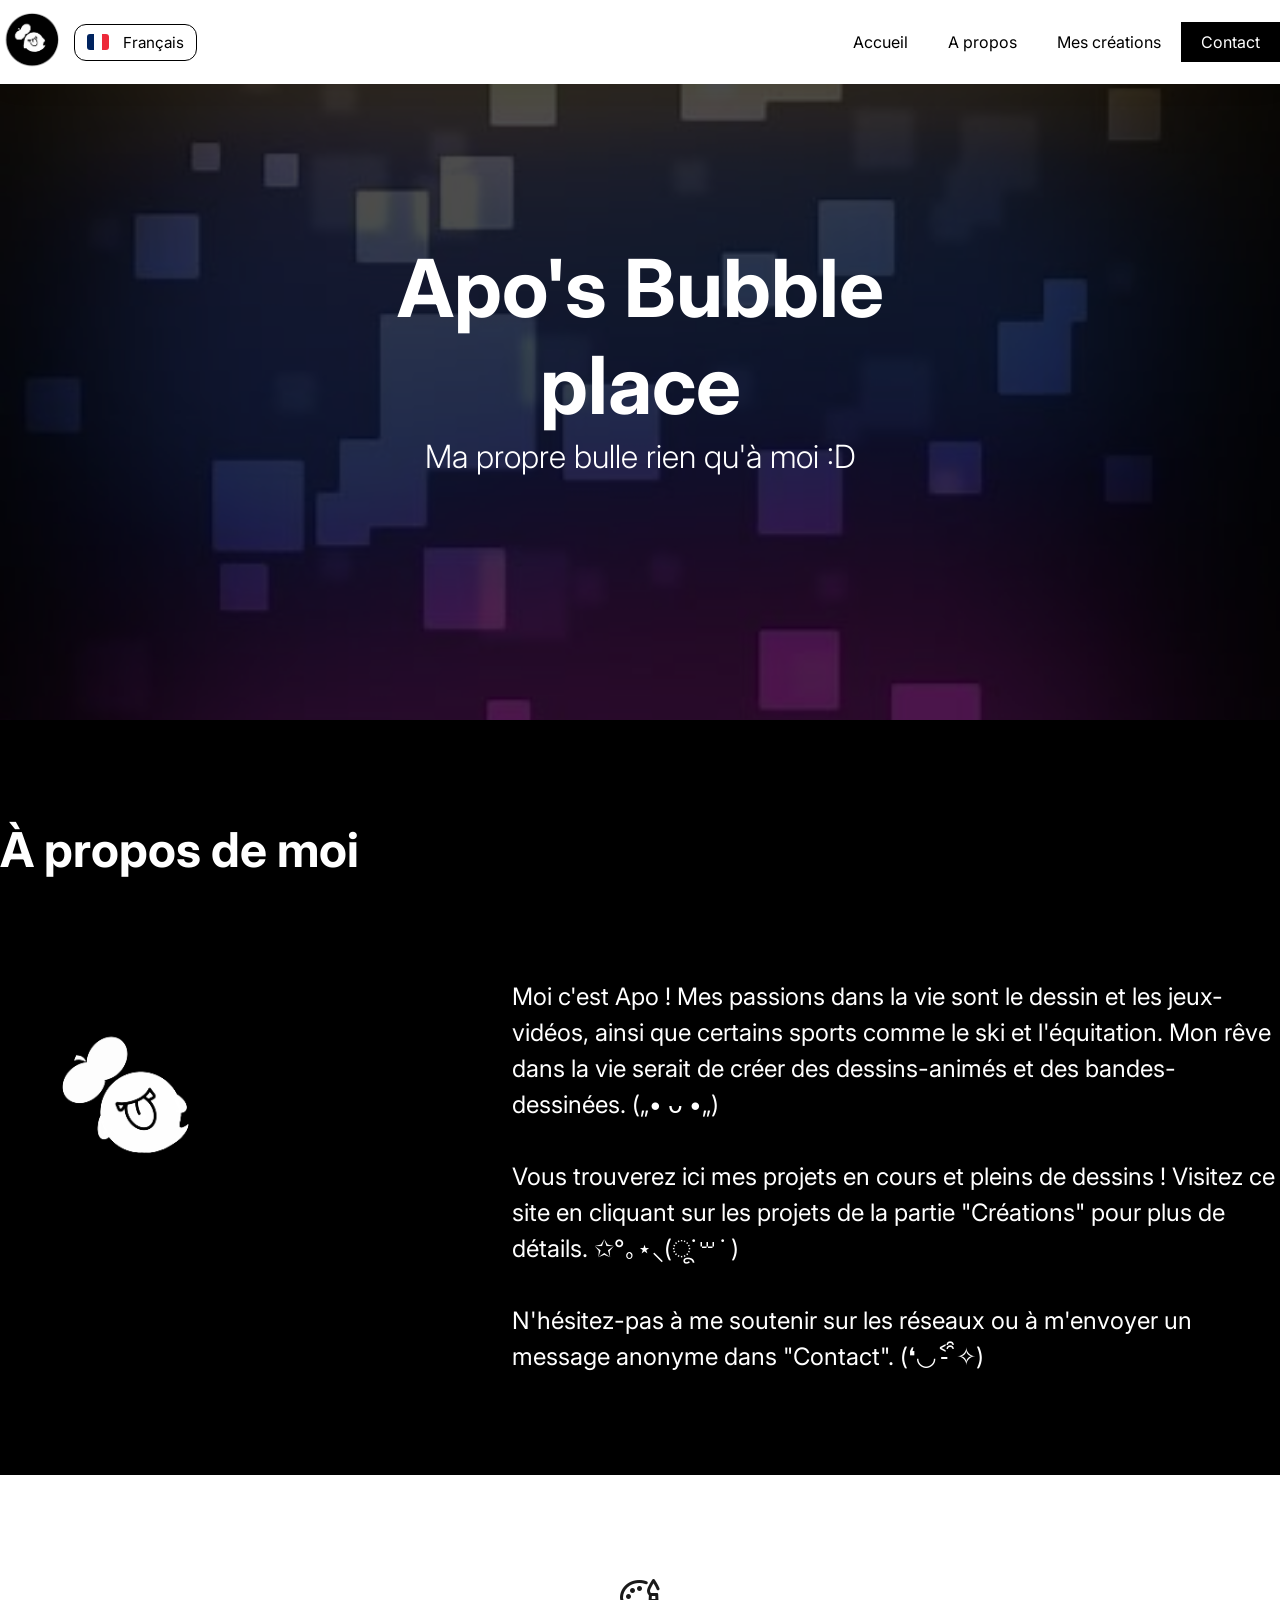
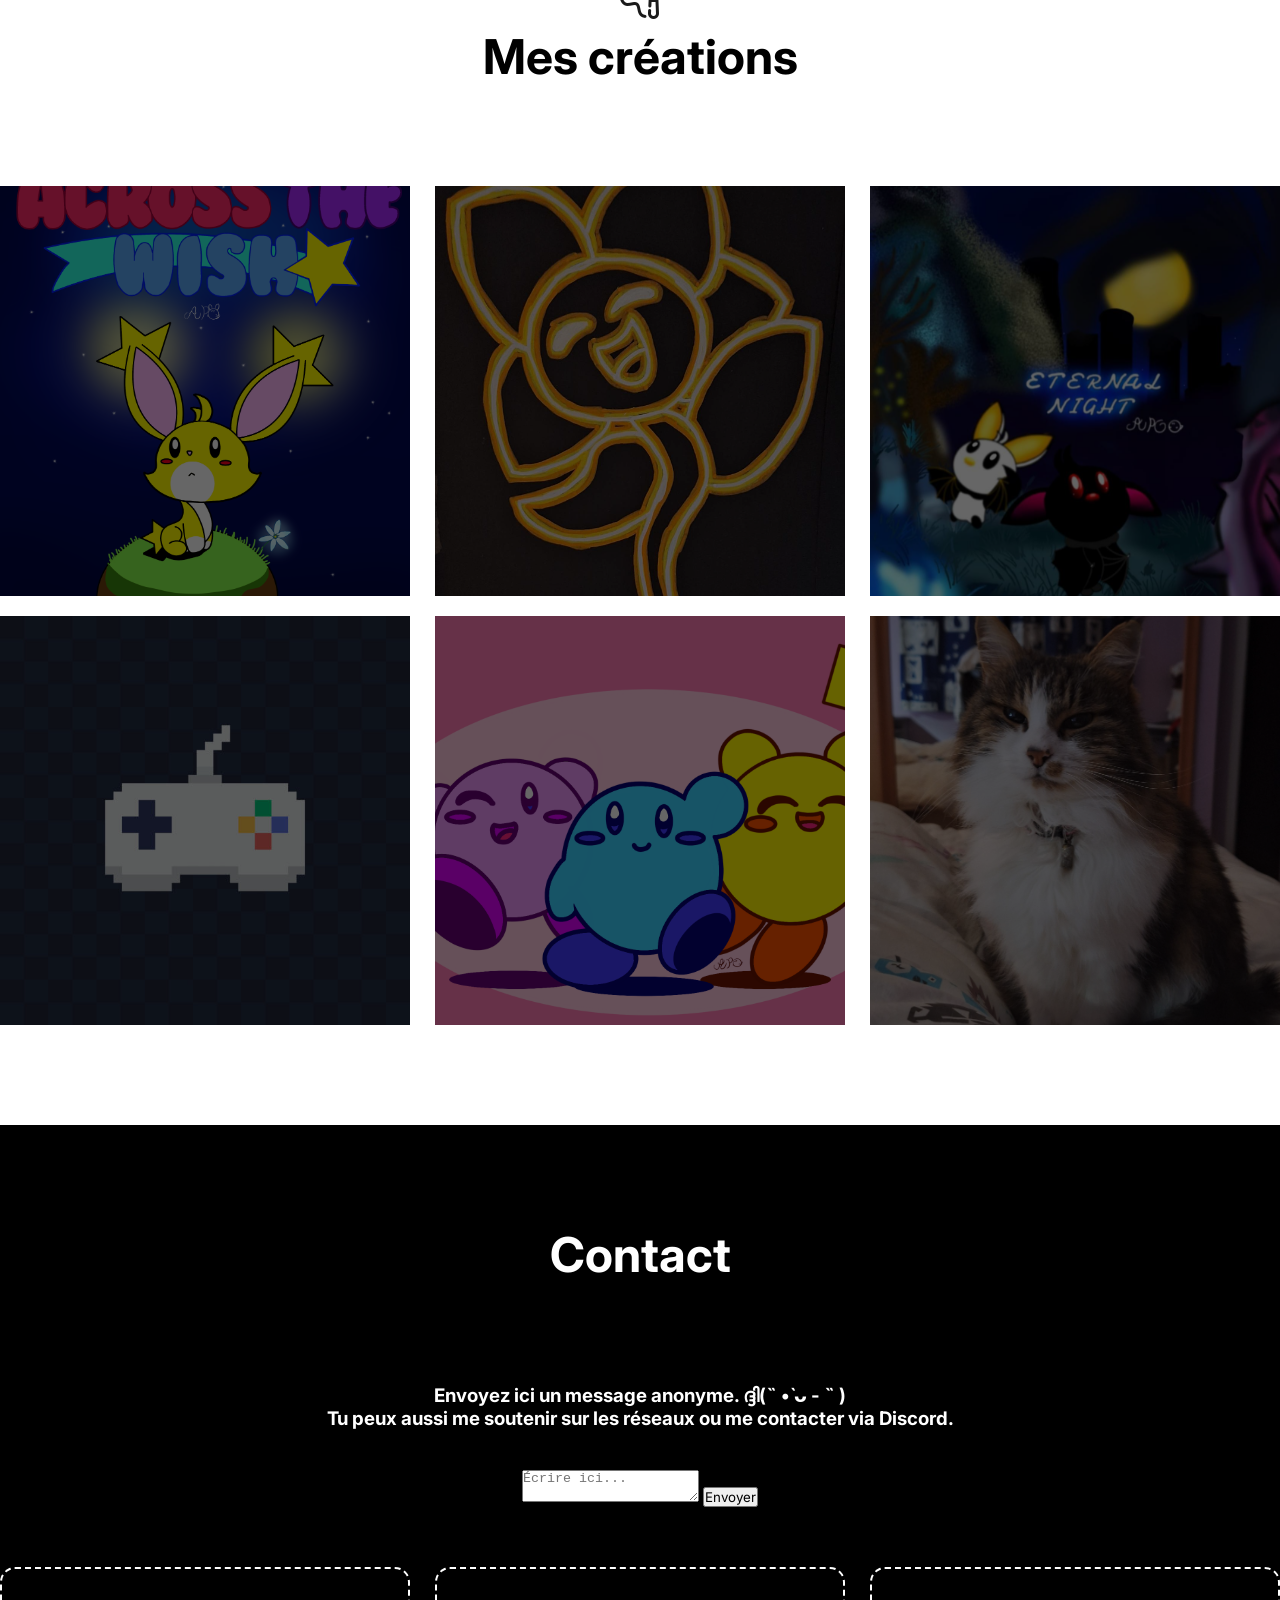
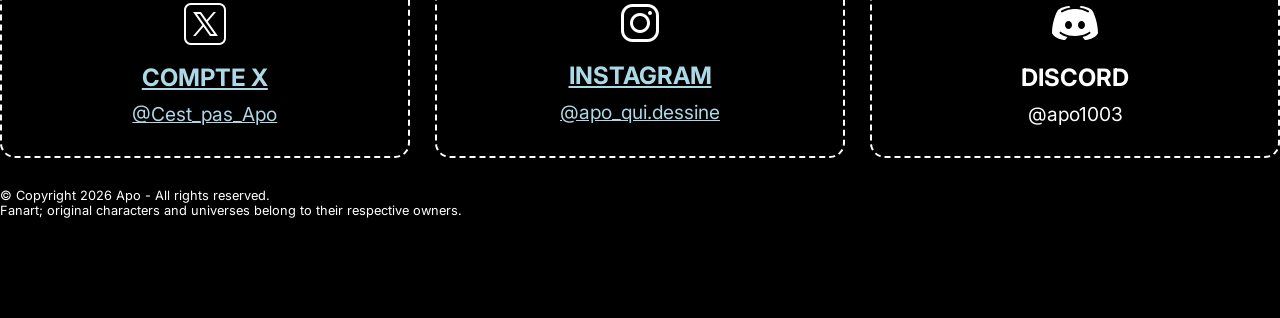
==== commit 15cb5eea: "Update index.html" ====
--- a/index.html
+++ b/index.html
@@ -64,9 +64,11 @@
 
         <div id="apropos" class="section dark">
             <div class="boxed">
+                <h2>À propos de moi</h2>
+            </div>
                 <div class="flex toColumn mCenter">
                     <div class="w40 wm100">
-                        <h2>A propos de moi</h2>
+                        <img src="img/website/Apopo_logo.png" class="photo-rect" alt="Photo de profil">
                     </div>
                     <div class="w60 wm100">
                         <p>Moi c'est Apo ! Mes passions dans la vie sont le dessin et les jeux-vidéos, ainsi que certains sports comme le ski et l'équitation. Mon rêve dans la vie serait de créer des dessins-animés et des bandes-dessinées. („• ᴗ •„) 
